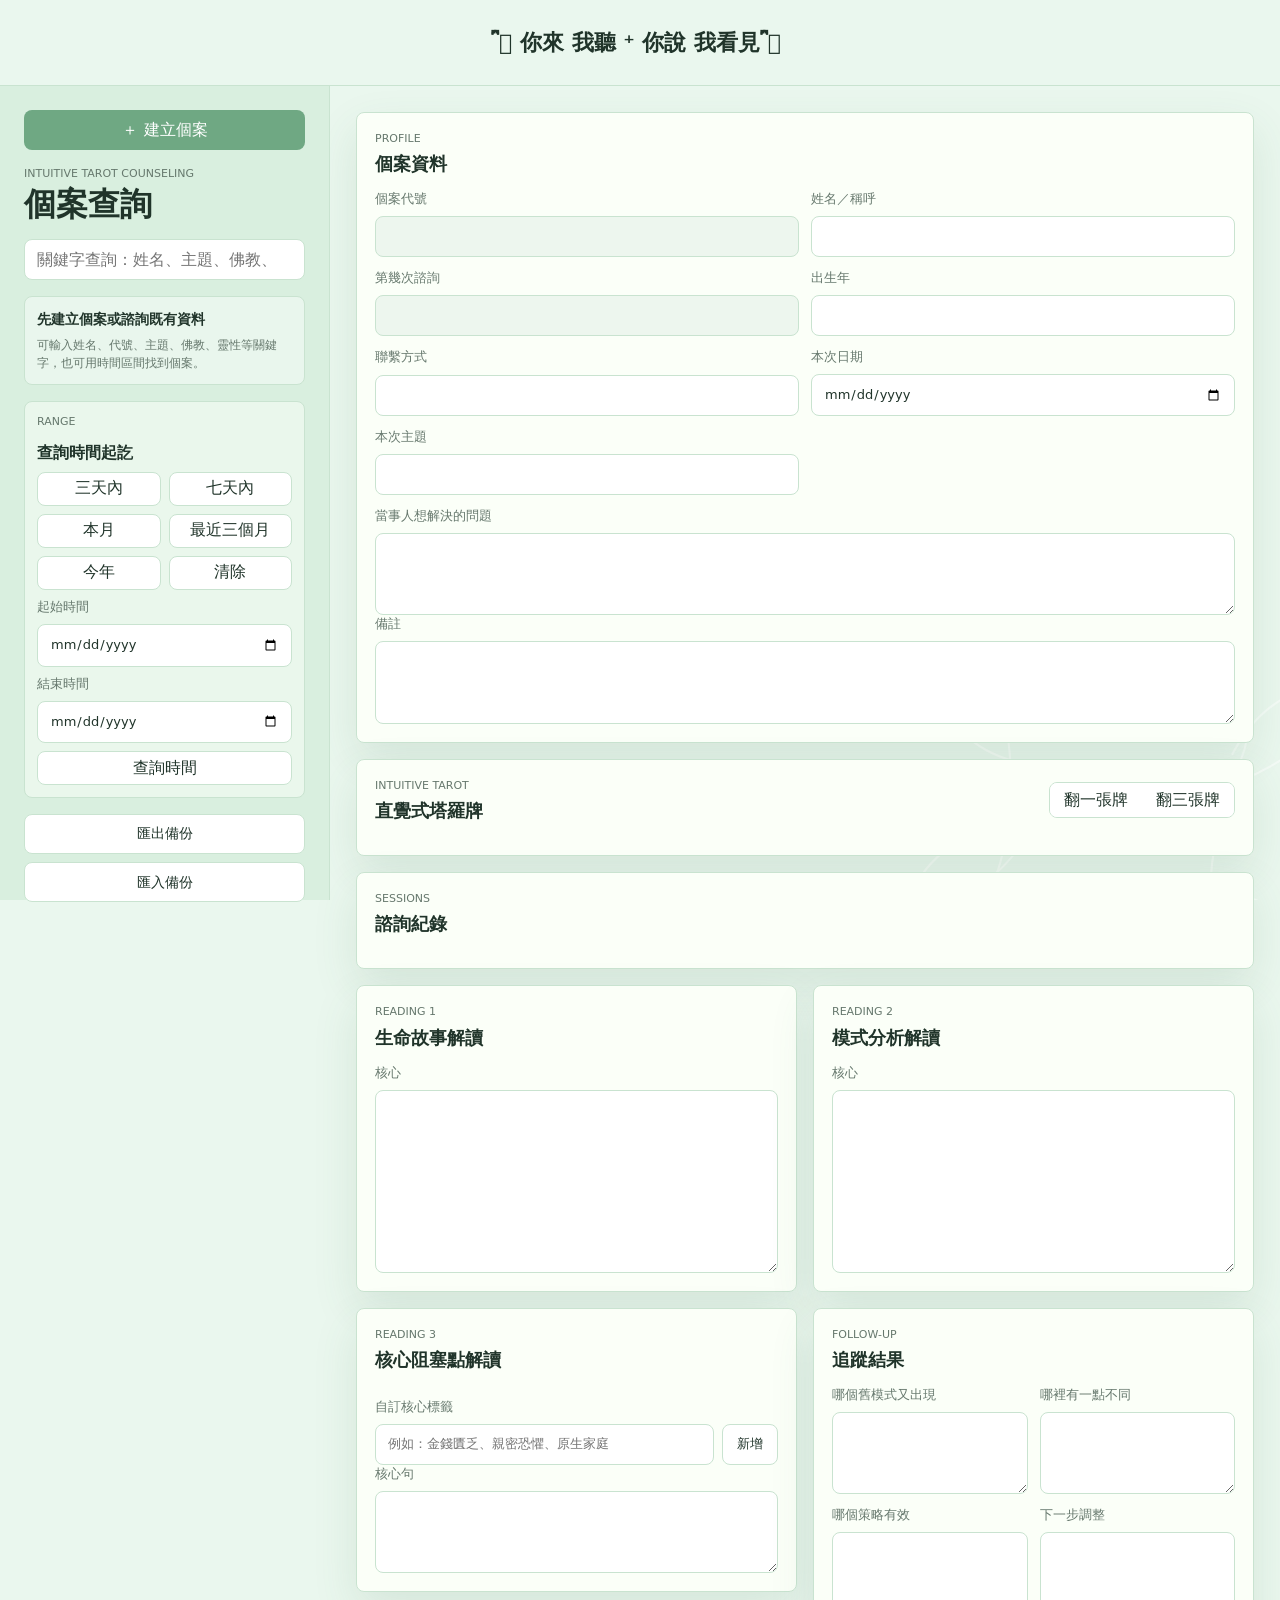
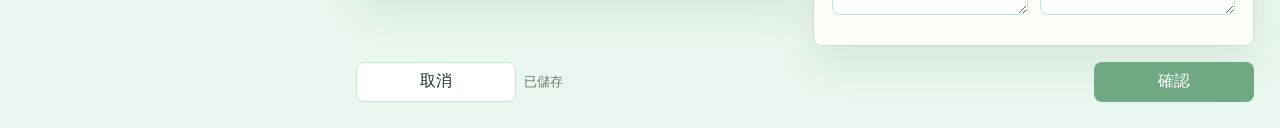
==== index.html @ bf7e7e8d "Publish app at GitHub Pages root" ====
<!doctype html>
<html lang="zh-Hant">
  <head>
    <meta charset="UTF-8" />
    <meta name="viewport" content="width=device-width, initial-scale=1, viewport-fit=cover" />
    <meta name="theme-color" content="#eaf7ee" />
    <title>你來 我聽 你說 我看見</title>
    <link rel="icon" href="./icon.svg" type="image/svg+xml" />
    <link rel="manifest" href="./manifest.webmanifest?v=20260710-14" />
    <link rel="stylesheet" href="./styles.css?v=20260710-14" />
  </head>
  <body>
    <header class="global-header">
      <div class="global-title">𓊆ྀི 你來 我聽 ⁺ 你說 我看見 𓊇ྀི</div>
    </header>

    <div class="app-shell">
      <aside class="sidebar" aria-label="個案查詢">
        <button class="primary-button sidebar-new-client" id="headerNewClientButton" type="button" title="建立個案" aria-label="建立個案">
          <span aria-hidden="true">＋</span>
          建立個案
        </button>

        <div class="brand-block">
          <p class="eyebrow">Intuitive Tarot Counseling</p>
          <h1>個案查詢</h1>
        </div>

        <div class="query-row">
          <input id="keywordInput" type="search" placeholder="關鍵字查詢：姓名、主題、佛教、靈性..." />
        </div>

        <section class="sidebar-guide" id="sidebarGuide">
          <strong>先建立個案或諮詢既有資料</strong>
          <span>可用關鍵字或時間區間找到個案，點進去查看完整資料。</span>
          <button class="ghost-button compact" id="openSearchResultsButton" type="button" hidden>查看結果</button>
        </section>

        <section class="sidebar-range" aria-label="時間區間查詢">
            <p class="eyebrow">Range</p>
            <h2>查詢時間起訖</h2>
            <div class="range-presets" aria-label="快速時間範圍">
              <button class="ghost-button compact" type="button" data-range-preset="3days">三天內</button>
              <button class="ghost-button compact" type="button" data-range-preset="7days">七天內</button>
              <button class="ghost-button compact" type="button" data-range-preset="thisMonth">本月</button>
              <button class="ghost-button compact" type="button" data-range-preset="3months">最近三個月</button>
              <button class="ghost-button compact" type="button" data-range-preset="thisYear">今年</button>
              <button class="ghost-button compact" type="button" data-range-preset="clear">清除</button>
            </div>
            <label>
              起始時間
              <input id="rangeStart" type="date" />
            </label>
            <label>
              結束時間
              <input id="rangeEnd" type="date" />
            </label>
            <button class="ghost-button compact" id="openRangeResultsButton" type="button">查詢時間</button>
        </section>

        <div class="client-list" id="clientList" hidden></div>

        <div class="sidebar-bottom">
          <button class="ghost-button" id="exportButton" type="button">匯出備份</button>
          <label class="ghost-button file-button">
            匯入備份
            <input id="importInput" type="file" accept="application/json" />
          </label>
          <details class="danger-zone" id="clientManagement" hidden>
            <summary>個案管理</summary>
            <button class="danger-button" id="deleteClientButton" type="button">刪除目前個案</button>
          </details>
        </div>
      </aside>

      <main class="workspace">
        <section class="work-grid" id="workGrid" hidden>
          <section class="panel client-panel">
            <div class="panel-head">
              <div>
                <p class="eyebrow">Profile</p>
                <h3>個案資料</h3>
              </div>
            </div>

            <div class="form-grid two">
              <label>
                個案代號
                <input id="clientCode" type="text" readonly />
              </label>
              <label>
                姓名／稱呼
                <input id="clientName" type="text" />
              </label>
              <label>
                第幾次諮詢
                <input id="sessionNumber" type="number" readonly />
              </label>
              <label>
                出生年
                <input id="birthYear" type="text" inputmode="numeric" />
              </label>
              <label>
                聯繫方式
                <input id="contactInfo" type="text" />
              </label>
              <label>
                本次日期
                <input id="sessionDate" type="date" />
              </label>
              <label>
                本次主題
                <input id="sessionTopic" type="text" />
              </label>
            </div>

            <label>
              當事人想解決的問題
              <textarea id="presentingIssue" rows="3"></textarea>
            </label>
            <label>
              備註
              <textarea id="clientNotes" rows="3"></textarea>
            </label>
          </section>

          <section class="panel tarot-panel">
            <div class="panel-head">
              <div>
                <p class="eyebrow">Intuitive Tarot</p>
                <h3>直覺式塔羅牌</h3>
              </div>
              <div class="segmented" role="group" aria-label="直覺式塔羅牌張數">
                <button id="spreadOneButton" type="button">翻一張牌</button>
                <button id="spreadThreeButton" type="button">翻三張牌</button>
              </div>
            </div>
            <div class="spread-grid" id="spreadGrid"></div>
          </section>

          <section class="panel session-panel">
            <div class="panel-head">
              <div>
                <p class="eyebrow">Sessions</p>
                <h3>諮詢紀錄</h3>
              </div>
            </div>
            <div class="session-list" id="sessionList"></div>
          </section>

          <section class="panel">
            <div class="panel-head">
              <div>
                <p class="eyebrow">Reading 1</p>
                <h3>生命故事解讀</h3>
              </div>
            </div>
            <label>
              核心
              <textarea id="lifeCore" rows="8"></textarea>
            </label>
          </section>

          <section class="panel">
            <div class="panel-head">
              <div>
                <p class="eyebrow">Reading 2</p>
                <h3>模式分析解讀</h3>
              </div>
            </div>
            <label>
              核心
              <textarea id="patternCore" rows="8"></textarea>
            </label>
          </section>

          <section class="panel">
            <div class="panel-head">
              <div>
                <p class="eyebrow">Reading 3</p>
                <h3>核心阻塞點解讀</h3>
              </div>
            </div>
            <div class="check-grid" id="blockGrid"></div>
            <label>
              自訂核心標籤
              <div class="inline-input-action">
                <input id="customBlockDraft" type="text" placeholder="例如：金錢匱乏、親密恐懼、原生家庭" />
                <button class="ghost-button" id="addCustomBlockButton" type="button">新增</button>
              </div>
              <input id="customBlocks" type="hidden" />
            </label>
            <label>
              核心句
              <textarea id="coreSentence" rows="3"></textarea>
            </label>
          </section>

          <section class="panel">
            <div class="panel-head">
              <div>
                <p class="eyebrow">Follow-up</p>
                <h3>追蹤結果</h3>
              </div>
            </div>
            <div class="form-grid two">
              <label>
                哪個舊模式又出現
                <textarea id="oldPattern" rows="3"></textarea>
              </label>
              <label>
                哪裡有一點不同
                <textarea id="difference" rows="3"></textarea>
              </label>
              <label>
                哪個策略有效
                <textarea id="worked" rows="3"></textarea>
              </label>
              <label>
                下一步調整
                <textarea id="nextAdjustment" rows="3"></textarea>
              </label>
            </div>
          </section>

          <section class="confirm-strip">
            <button class="ghost-button" id="cancelSessionButton" type="button">取消</button>
            <span class="save-status" id="saveStatus" role="status" aria-live="polite">已儲存</span>
            <button class="primary-button" id="confirmSessionButton" type="button">確認</button>
          </section>

          <section class="panel output-panel" id="summaryPanel" hidden>
            <div class="panel-head">
              <div>
                <p class="eyebrow">Summary</p>
                <h3>本次摘要</h3>
              </div>
            </div>
            <pre id="sessionSummary"></pre>
            <div class="summary-actions">
              <button class="icon-button copy-icon" id="copySummaryButton" type="button" aria-label="複製摘要" title="複製摘要">⧉</button>
            </div>
          </section>
        </section>

        <section class="record-review" id="recordReview" hidden>
          <section class="panel review-panel">
            <div class="panel-head">
              <div>
                <p class="eyebrow">Records</p>
                <h3 id="reviewTitle">諮詢紀錄摘要</h3>
              </div>
              <span class="count-pill" id="reviewCount"></span>
            </div>
            <div class="review-meta" id="reviewMeta"></div>
            <div class="review-profile" id="reviewProfile"></div>
            <div class="review-sections" id="reviewSections"></div>
            <div class="review-session-nav" id="reviewSessionNav"></div>
            <div class="review-actions">
              <button class="ghost-button" id="backToSearchButton" type="button">返回查詢</button>
              <button class="primary-button" id="newSessionFromReviewButton" type="button">新增諮詢</button>
            </div>
          </section>
        </section>
      </main>
    </div>

    <div class="modal-backdrop" id="clientModal" hidden>
      <form class="modal" id="clientForm" aria-label="建立個案">
        <div class="modal-head">
          <div>
            <p class="eyebrow">New Client</p>
            <h2>建立個案</h2>
          </div>
          <button class="icon-button" id="closeClientModalButton" type="button" aria-label="關閉">×</button>
        </div>

        <div class="form-grid two">
          <label>
            姓名／稱呼
            <input id="modalClientName" type="text" autocomplete="off" />
          </label>
          <label>
            聯繫方式
            <input id="modalContactInfo" type="text" autocomplete="off" />
          </label>
          <label>
            出生年
            <input id="modalBirthYear" type="text" inputmode="numeric" autocomplete="off" />
          </label>
        </div>

        <label>
          備註
          <textarea id="modalClientNotes" rows="3"></textarea>
        </label>

        <div class="modal-actions">
          <button class="ghost-button" id="cancelClientModalButton" type="button">取消</button>
          <button class="primary-button" type="submit">確認</button>
        </div>
      </form>
    </div>

    <div class="results-backdrop" id="searchResultsModal" hidden>
      <section class="results-panel" role="dialog" aria-modal="true" aria-labelledby="resultsTitle">
        <div class="results-head">
          <div>
            <p class="eyebrow">Search Results</p>
            <h2 id="resultsTitle">搜尋結果</h2>
          </div>
          <button class="icon-button" id="closeSearchResultsButton" type="button" aria-label="關閉">×</button>
        </div>
        <div class="results-toolbar">
          <span id="resultsCountText"></span>
          <span>排序：最近諮詢在前</span>
        </div>
        <div class="results-list" id="searchResultsList"></div>
      </section>
    </div>

    <div class="toast" id="toast" role="status" aria-live="polite"></div>
    <script src="./app.js?v=20260710-14"></script>
  </body>
</html>
---- styles.css ----
:root {
  color-scheme: light;
  --paper: #eaf7ee;
  --side: #d9efdf;
  --surface: #fbfff8;
  --surface-strong: #ffffff;
  --ink: #20342a;
  --muted: #66786d;
  --line: #c9e3d0;
  --olive: #6fa883;
  --blue: #80aeb6;
  --gold: #d8bf7b;
  --danger: #8f352f;
  --shadow: 0 18px 45px rgba(62, 117, 83, 0.12);
  font-family: "PingFang TC", "Noto Sans TC", "Microsoft JhengHei", system-ui, sans-serif;
}

* {
  box-sizing: border-box;
}

body {
  margin: 0;
  min-height: 100vh;
  background: var(--paper);
  color: var(--ink);
}

body::before {
  content: "";
  position: fixed;
  inset: 0;
  z-index: 0;
  pointer-events: none;
  background-image: url("data:image/svg+xml,%3Csvg width='720' height='720' viewBox='0 0 720 720' xmlns='http://www.w3.org/2000/svg'%3E%3Cg fill='none' stroke='%23ffffff' stroke-width='3' stroke-linecap='round' stroke-linejoin='round' opacity='.46'%3E%3Cpath d='M92 612 C172 522 197 398 172 270 C159 203 183 138 244 92'/%3E%3Cpath d='M186 334 C126 318 90 279 72 221 C134 221 178 250 206 304'/%3E%3Cpath d='M178 430 C111 430 66 464 37 528 C102 532 157 506 195 450'/%3E%3Cpath d='M214 222 C250 158 306 121 382 111 C364 184 319 235 244 264'/%3E%3Cpath d='M486 650 C445 561 448 458 496 342 C524 275 519 201 472 134'/%3E%3Cpath d='M500 360 C565 336 614 291 647 225 C574 225 522 260 488 324'/%3E%3Cpath d='M466 512 C532 519 584 557 623 626 C554 633 501 601 459 539'/%3E%3Cpath d='M455 232 C398 196 360 145 339 78 C410 91 462 130 499 194'/%3E%3C/g%3E%3C/svg%3E");
  background-position: right -120px bottom -140px, left -160px top 180px;
  background-repeat: no-repeat;
  background-size: 520px 520px;
}

.global-header,
.app-shell,
.toast,
.modal-backdrop {
  position: relative;
}

.app-shell,
.toast,
.modal-backdrop {
  z-index: 1;
}

button,
input,
textarea {
  font: inherit;
}

button {
  cursor: pointer;
}

.app-shell {
  display: grid;
  grid-template-columns: 330px minmax(0, 1fr);
  min-height: calc(100vh - 86px);
}

.global-header {
  position: sticky;
  top: 0;
  z-index: 10;
  display: grid;
  justify-items: center;
  align-items: center;
  gap: 10px;
  min-height: 86px;
  padding: 18px 24px;
  border-bottom: 1px solid var(--line);
  background: rgba(234, 247, 238, 0.96);
  backdrop-filter: blur(10px);
}

.global-title {
  max-width: 100%;
  overflow-wrap: anywhere;
  color: var(--ink);
  font-size: 22px;
  font-weight: 700;
  line-height: 1.25;
  text-align: center;
  letter-spacing: 0;
}

.sidebar-new-client {
  display: inline-flex;
  align-items: center;
  justify-content: center;
  gap: 6px;
  width: 100%;
}

.sidebar {
  position: sticky;
  top: 86px;
  height: calc(100vh - 86px);
  display: flex;
  flex-direction: column;
  gap: 16px;
  padding: 24px;
  border-right: 1px solid var(--line);
  background: var(--side);
}

.brand-block h1,
.panel h3,
.sidebar-range h2 {
  margin: 0;
  letter-spacing: 0;
}

.brand-block h1 {
  font-size: 32px;
  line-height: 1.1;
}

.eyebrow {
  margin: 0 0 6px;
  color: var(--muted);
  font-size: 11px;
  line-height: 1.4;
  letter-spacing: 0;
  text-transform: uppercase;
}

.primary-button,
.ghost-button,
.danger-button,
.segmented button {
  min-height: 40px;
  border: 1px solid transparent;
  border-radius: 8px;
  padding: 0 14px;
  background: var(--surface-strong);
  color: var(--ink);
}

.primary-button {
  background: var(--olive);
  color: white;
}

.ghost-button {
  border-color: var(--line);
}

.danger-button {
  border-color: #dfb9b3;
  background: #fff7f4;
  color: var(--danger);
}

.icon-button {
  width: 36px;
  height: 36px;
  border: 1px solid var(--line);
  border-radius: 8px;
  background: var(--surface-strong);
  color: var(--ink);
  font-size: 22px;
  line-height: 1;
}

.compact {
  min-height: 34px;
}

.query-row {
  display: grid;
  gap: 8px;
}

.inline-input-action {
  display: grid;
  grid-template-columns: minmax(0, 1fr) auto;
  gap: 8px;
}

.sidebar-guide {
  display: grid;
  gap: 6px;
  border: 1px solid var(--line);
  border-radius: 8px;
  background: rgba(255, 255, 255, 0.42);
  padding: 12px;
}

.sidebar-guide strong,
.sidebar-guide span {
  display: block;
  line-height: 1.5;
}

.sidebar-guide strong {
  color: var(--ink);
  font-size: 14px;
}

.sidebar-guide span {
  color: var(--muted);
  font-size: 12px;
}

.sidebar-guide .ghost-button {
  justify-self: start;
  margin-top: 4px;
}

.sidebar-guide.is-active {
  border-color: var(--olive);
  background: rgba(251, 255, 248, 0.78);
}

.sidebar-guide.is-empty {
  border-color: #dfb9b3;
  background: #fff7f4;
}

input,
textarea {
  width: 100%;
  border: 1px solid var(--line);
  border-radius: 8px;
  background: var(--surface-strong);
  color: var(--ink);
  padding: 10px 12px;
  outline: none;
}

textarea {
  resize: vertical;
  line-height: 1.55;
}

input:focus,
textarea:focus {
  border-color: var(--blue);
  box-shadow: 0 0 0 3px rgba(66, 95, 115, 0.14);
}

input[readonly] {
  background: #edf6ee;
  color: var(--muted);
}

label {
  display: grid;
  gap: 7px;
  color: var(--muted);
  font-size: 13px;
  line-height: 1.45;
}

.client-list,
.range-results,
.session-list {
  display: grid;
  gap: 8px;
  overflow: auto;
}

.client-list {
  max-height: 220px;
}

.client-list[hidden] {
  display: none;
}

.client-item,
.range-item,
.session-item {
  width: 100%;
  text-align: left;
  border: 1px solid var(--line);
  border-radius: 8px;
  background: rgba(251, 255, 248, 0.82);
  padding: 12px;
}

.client-item {
  display: grid;
  gap: 10px;
}

.client-item-actions {
  display: flex;
  gap: 8px;
  flex-wrap: wrap;
}

.client-item.active,
.session-item.active {
  border-color: var(--olive);
  background: var(--surface-strong);
  box-shadow: 0 0 0 3px rgba(63, 73, 53, 0.12);
}

.client-item strong,
.range-item strong,
.session-item strong,
.client-item span,
.range-item span,
.session-item span {
  display: block;
  line-height: 1.45;
}

.client-item span,
.range-item span,
.session-item span {
  margin-top: 3px;
  color: var(--muted);
  font-size: 12px;
}

.sidebar-bottom {
  margin-top: auto;
  display: grid;
  gap: 8px;
}

.sidebar-bottom .ghost-button,
.sidebar-bottom .file-button {
  font-size: 14px;
}

.danger-zone {
  border-top: 1px solid var(--line);
  padding-top: 10px;
}

.danger-zone summary {
  cursor: pointer;
  color: var(--muted);
  font-size: 13px;
  line-height: 1.45;
}

.danger-zone .danger-button {
  width: 100%;
  margin-top: 8px;
}

.sidebar-range {
  display: grid;
  gap: 8px;
  border: 1px solid var(--line);
  border-radius: 8px;
  background: rgba(251, 255, 248, 0.48);
  padding: 12px;
}

.sidebar-range h2 {
  font-size: 16px;
}

.range-presets {
  display: grid;
  grid-template-columns: repeat(2, minmax(0, 1fr));
  gap: 8px;
}

.range-presets .ghost-button {
  padding: 0 8px;
}

.range-results {
  max-height: 260px;
}

.range-item {
  display: grid;
  gap: 4px;
}

.range-item em {
  display: block;
  color: var(--ink);
  font-style: normal;
  font-size: 13px;
  line-height: 1.45;
}

.file-button {
  display: inline-flex;
  align-items: center;
  justify-content: center;
}

.file-button input {
  display: none;
}

.workspace {
  min-width: 0;
  padding: 26px;
}

.work-grid {
  display: grid;
  grid-template-columns: repeat(2, minmax(0, 1fr));
  gap: 16px;
  align-items: start;
}

.panel {
  border: 1px solid var(--line);
  border-radius: 8px;
  background: var(--surface);
  box-shadow: var(--shadow);
  padding: 18px;
}

.client-panel,
.session-panel,
.tarot-panel,
.confirm-strip,
.output-panel,
.review-panel {
  grid-column: 1 / -1;
}

.confirm-strip {
  display: flex;
  justify-content: flex-end;
  align-items: center;
  gap: 8px;
}

.save-status {
  margin-right: auto;
  color: var(--muted);
  font-size: 13px;
}

.confirm-strip .primary-button,
.confirm-strip .ghost-button {
  min-width: 160px;
}

.panel-head {
  display: flex;
  justify-content: space-between;
  align-items: center;
  gap: 12px;
  margin-bottom: 14px;
}

.panel h3 {
  font-size: 18px;
}

.count-pill {
  display: inline-flex;
  align-items: center;
  min-height: 28px;
  border-radius: 999px;
  padding: 0 10px;
  background: rgba(128, 174, 182, 0.15);
  color: var(--blue);
  font-size: 12px;
}

.record-review {
  display: grid;
  gap: 16px;
}

.record-review[hidden] {
  display: none;
}

.review-meta {
  display: flex;
  gap: 8px;
  flex-wrap: wrap;
  margin-bottom: 14px;
}

.review-meta span {
  min-height: 30px;
  border: 1px solid var(--line);
  border-radius: 999px;
  background: var(--surface-strong);
  padding: 5px 10px;
  color: var(--muted);
  font-size: 12px;
}

.review-sections {
  display: grid;
  gap: 10px;
}

.review-section {
  border: 1px solid var(--line);
  border-radius: 8px;
  background: var(--surface-strong);
  padding: 12px;
}

.review-section h4 {
  margin: 0 0 8px;
  color: var(--ink);
  font-size: 14px;
}

.review-section p {
  margin: 0;
  color: var(--muted);
  line-height: 1.65;
}

.review-session-nav {
  display: flex;
  gap: 8px;
  flex-wrap: wrap;
  justify-content: flex-end;
  margin-top: 14px;
}

.review-session-nav button.active {
  border-color: var(--olive);
  background: var(--olive);
  color: white;
}

.review-actions {
  position: sticky;
  bottom: 0;
  display: flex;
  justify-content: flex-end;
  gap: 8px;
  margin-top: 16px;
  border-top: 1px solid var(--line);
  background: linear-gradient(rgba(251, 255, 248, 0.88), var(--surface));
  padding-top: 14px;
}

.review-actions .ghost-button,
.review-actions .primary-button {
  min-width: 150px;
}

.review-profile {
  display: grid;
  grid-template-columns: repeat(2, minmax(0, 1fr));
  gap: 10px;
  margin-bottom: 14px;
}

.review-profile div {
  border: 1px solid var(--line);
  border-radius: 8px;
  background: var(--surface-strong);
  padding: 10px 12px;
}

.review-profile strong,
.review-profile span {
  display: block;
}

.review-profile strong {
  color: var(--muted);
  font-size: 12px;
  font-weight: 500;
  line-height: 1.4;
}

.review-profile span {
  margin-top: 4px;
  color: var(--ink);
  line-height: 1.55;
  word-break: break-word;
}

.form-grid {
  display: grid;
  gap: 12px;
  margin-bottom: 12px;
}

.form-grid.two {
  grid-template-columns: repeat(2, minmax(0, 1fr));
}

.session-list {
  grid-template-columns: repeat(auto-fit, minmax(150px, 1fr));
  max-height: 180px;
}

.segmented {
  display: inline-flex;
  border: 1px solid var(--line);
  border-radius: 8px;
  overflow: hidden;
  background: var(--surface-strong);
}

.segmented button {
  border: 0;
  border-radius: 0;
  min-height: 34px;
}

.segmented button.active {
  background: var(--blue);
  color: white;
}

.work-grid.is-readonly input,
.work-grid.is-readonly textarea {
  background: #f5f8f1;
  color: var(--muted);
  cursor: default;
}

.work-grid.is-readonly .check-tile {
  opacity: 0.62;
  cursor: not-allowed;
}

.work-grid.is-readonly button:disabled {
  opacity: 0.55;
  cursor: not-allowed;
}

.spread-grid {
  display: grid;
  grid-template-columns: 1fr;
  gap: 10px;
}

.card-slot {
  display: grid;
  grid-template-columns: 96px minmax(180px, 0.7fr) minmax(260px, 1.3fr);
  align-items: end;
  gap: 12px;
  border: 1px solid var(--line);
  border-radius: 8px;
  background: var(--surface-strong);
  padding: 12px;
}

.card-slot h4 {
  margin: 0 0 11px;
  font-size: 14px;
}

.card-name-action {
  display: grid;
  grid-template-columns: minmax(0, 1fr) auto auto;
  gap: 8px;
}

.mini-grid,
.check-grid {
  display: grid;
  gap: 8px;
}

.check-grid {
  grid-template-columns: repeat(2, minmax(0, 1fr));
  margin-bottom: 12px;
}

.check-tile {
  display: flex;
  align-items: center;
  gap: 8px;
  min-height: 40px;
  border: 1px solid var(--line);
  border-radius: 8px;
  background: var(--surface-strong);
  padding: 8px 10px;
  color: var(--ink);
}

.check-tile input {
  width: 16px;
  height: 16px;
  accent-color: var(--olive);
}

.output-panel pre {
  min-height: 180px;
  margin: 0;
  border: 1px solid var(--line);
  border-radius: 8px;
  background: #f4fbf2;
  padding: 14px;
  color: #27382e;
  line-height: 1.65;
  white-space: pre-wrap;
  word-break: break-word;
}

.summary-actions {
  display: flex;
  justify-content: flex-end;
  margin-top: 12px;
}

.copy-icon {
  font-size: 20px;
}

.toast {
  position: fixed;
  left: 50%;
  bottom: 20px;
  transform: translateX(-50%) translateY(20px);
  opacity: 0;
  pointer-events: none;
  border-radius: 8px;
  background: #25211d;
  color: white;
  padding: 10px 14px;
  box-shadow: var(--shadow);
  transition: opacity 0.2s ease, transform 0.2s ease;
}

.toast.show {
  opacity: 1;
  transform: translateX(-50%) translateY(0);
}

.modal-backdrop {
  position: fixed;
  inset: 0;
  z-index: 20;
  display: grid;
  place-items: center;
  background: rgba(38, 35, 32, 0.42);
  padding: 20px;
}

.modal-backdrop[hidden] {
  display: none;
}

.results-backdrop {
  position: fixed;
  inset: 0;
  z-index: 25;
  display: grid;
  place-items: center;
  background: rgba(32, 52, 42, 0.28);
  padding: 24px;
}

.results-backdrop[hidden] {
  display: none;
}

.results-panel {
  width: min(980px, 100%);
  max-height: min(820px, calc(100vh - 48px));
  display: grid;
  grid-template-rows: auto auto minmax(0, 1fr);
  border: 1px solid var(--line);
  border-radius: 8px;
  background: var(--surface);
  box-shadow: 0 28px 80px rgba(38, 35, 32, 0.24);
  padding: 20px;
}

.results-head,
.results-toolbar {
  display: flex;
  justify-content: space-between;
  align-items: flex-start;
  gap: 12px;
}

.results-head {
  margin-bottom: 14px;
}

.results-head h2 {
  margin: 0;
  font-size: 22px;
}

.results-toolbar {
  align-items: center;
  border-top: 1px solid var(--line);
  border-bottom: 1px solid var(--line);
  padding: 10px 0;
  color: var(--muted);
  font-size: 13px;
}

.results-toolbar label {
  display: flex;
  align-items: center;
  gap: 8px;
}

select {
  border: 1px solid var(--line);
  border-radius: 8px;
  background: var(--surface-strong);
  color: var(--ink);
  padding: 8px 10px;
}

.results-list {
  display: grid;
  gap: 10px;
  overflow: auto;
  padding-top: 14px;
}

.result-card {
  display: grid;
  grid-template-columns: minmax(0, 1fr) auto;
  gap: 12px;
  border: 1px solid var(--line);
  border-radius: 8px;
  background: rgba(251, 255, 248, 0.88);
  padding: 14px;
  text-align: left;
}

.result-card.has-hit {
  border-color: var(--gold);
  background: #fff9e8;
  box-shadow: 0 0 0 3px rgba(216, 191, 123, 0.18);
}

.result-main,
.result-meta {
  display: grid;
  gap: 5px;
}

.result-title {
  color: var(--ink);
  font-size: 17px;
  font-weight: 700;
}

.result-meta {
  color: var(--muted);
  font-size: 12px;
  line-height: 1.45;
}

.result-hit {
  margin-top: 6px;
  border-left: 3px solid var(--gold);
  background: rgba(216, 191, 123, 0.14);
  padding: 8px 10px;
  color: var(--ink);
  font-size: 13px;
  line-height: 1.55;
}

.result-hit mark {
  border-radius: 4px;
  background: #f3dc88;
  color: var(--ink);
  padding: 0 2px;
}

.result-actions {
  display: flex;
  align-items: start;
  gap: 8px;
}

.modal {
  width: min(720px, 100%);
  max-height: min(760px, calc(100vh - 40px));
  overflow: auto;
  border: 1px solid var(--line);
  border-radius: 8px;
  background: var(--surface);
  box-shadow: 0 28px 80px rgba(38, 35, 32, 0.24);
  padding: 20px;
}

.modal-head {
  display: flex;
  justify-content: space-between;
  align-items: flex-start;
  gap: 12px;
  margin-bottom: 16px;
}

.modal-head h2 {
  margin: 0;
  font-size: 22px;
  letter-spacing: 0;
}

.modal-actions {
  display: flex;
  justify-content: flex-end;
  gap: 8px;
  margin-top: 16px;
}

@media (max-width: 980px) {
  .app-shell {
    grid-template-columns: 1fr;
  }

  .sidebar {
    position: relative;
    height: auto;
    border-right: 0;
    border-bottom: 1px solid var(--line);
  }

  .work-grid {
    grid-template-columns: 1fr;
  }
}

@media (max-width: 640px) {
  .global-header {
    justify-items: stretch;
    padding: 12px 18px;
  }

  .global-title {
    font-size: 17px;
    white-space: nowrap;
  }

  .workspace,
  .sidebar {
    padding: 18px;
  }

  .panel-head {
    align-items: stretch;
    flex-direction: column;
  }

  .query-row,
  .inline-input-action,
  .form-grid.two,
  .spread-grid,
  .card-slot,
  .check-grid,
  .modal-actions,
  .review-actions {
    grid-template-columns: 1fr;
  }

  .modal-actions,
  .review-actions {
    display: grid;
  }

  .results-backdrop {
    align-items: stretch;
    padding: 12px;
  }

  .results-panel {
    max-height: calc(100vh - 24px);
  }

  .results-head,
  .results-toolbar,
  .result-card,
  .result-actions {
    display: grid;
  }

  .brand-block h1 {
    font-size: 28px;
  }
}
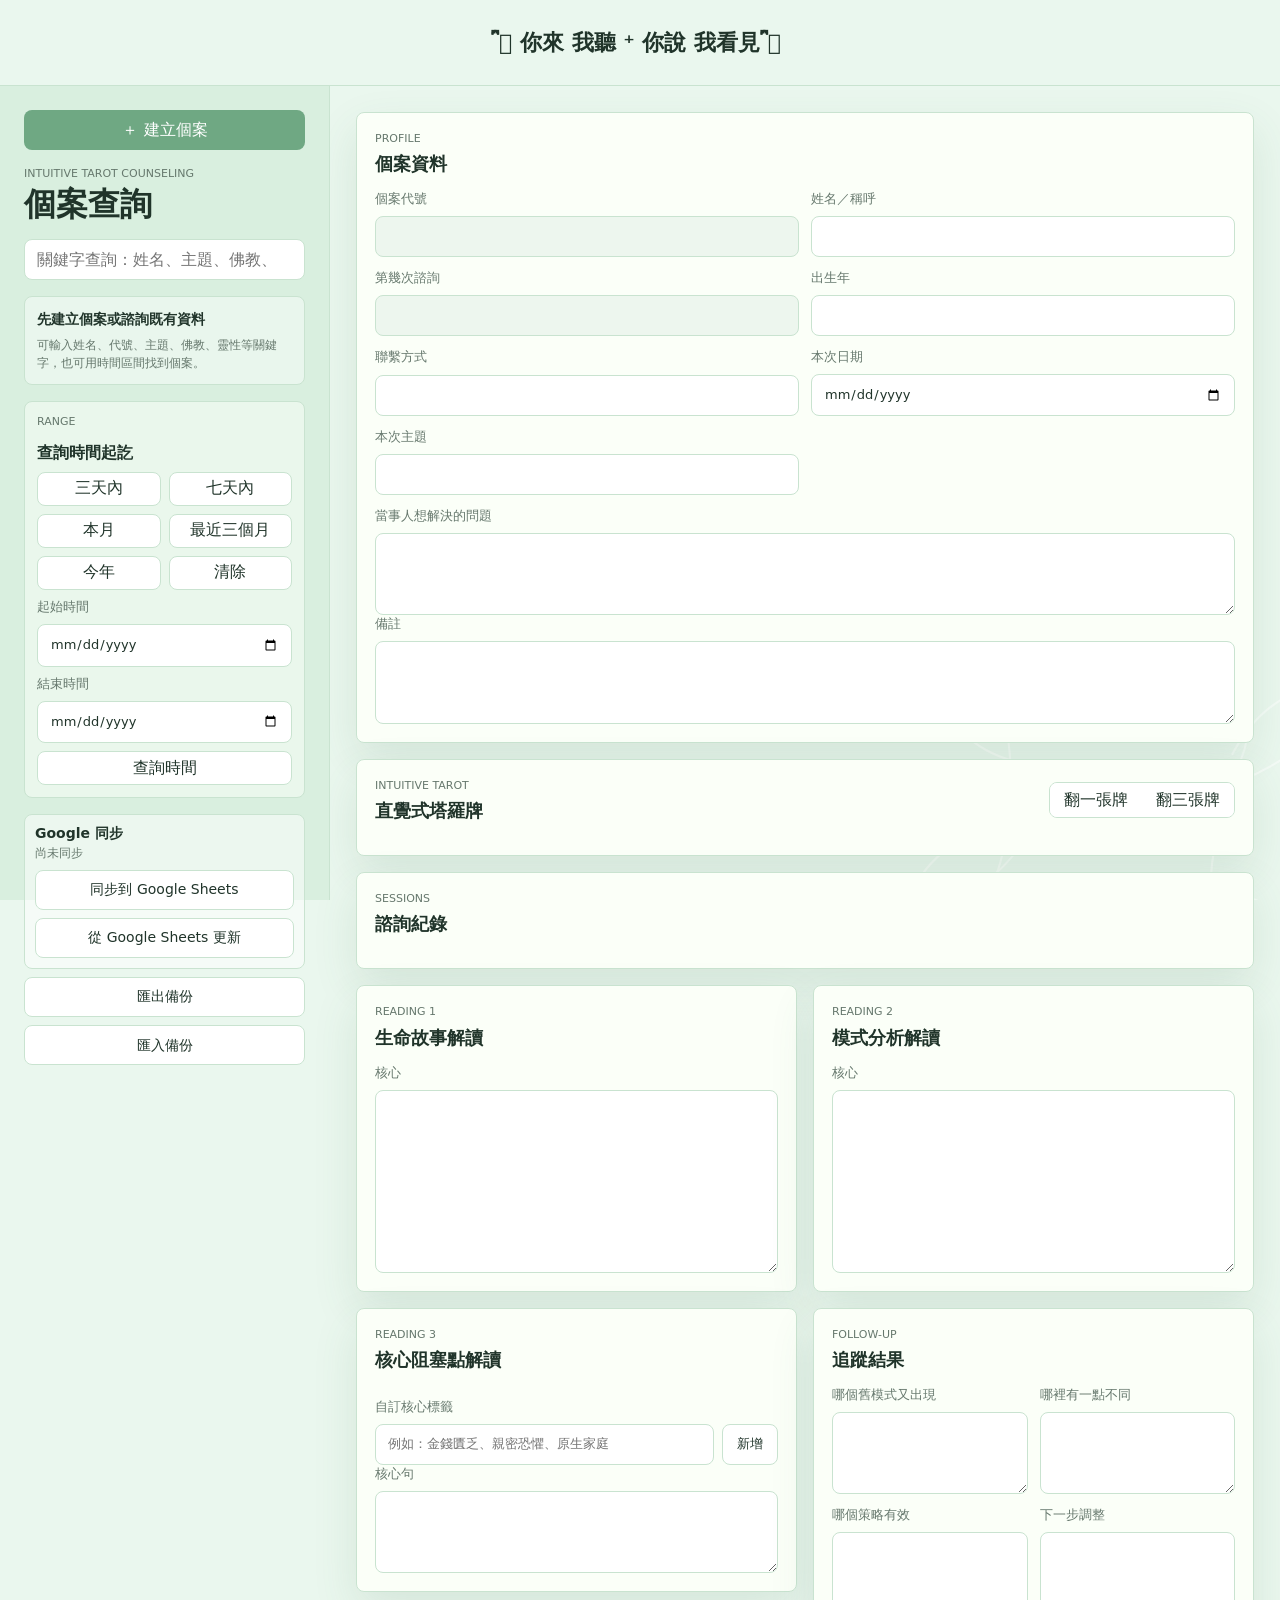
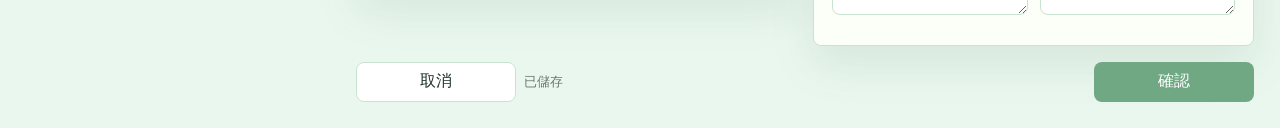
==== commit a3e6c4d3: "Add Google Sheets manual sync" ====
--- a/index.html
+++ b/index.html
@@ -6,8 +6,8 @@
     <meta name="theme-color" content="#eaf7ee" />
     <title>你來 我聽 你說 我看見</title>
     <link rel="icon" href="./icon.svg" type="image/svg+xml" />
-    <link rel="manifest" href="./manifest.webmanifest?v=20260710-14" />
-    <link rel="stylesheet" href="./styles.css?v=20260710-14" />
+    <link rel="manifest" href="./manifest.webmanifest?v=20260710-15" />
+    <link rel="stylesheet" href="./styles.css?v=20260710-15" />
   </head>
   <body>
     <header class="global-header">
@@ -61,6 +61,14 @@
         <div class="client-list" id="clientList" hidden></div>
 
         <div class="sidebar-bottom">
+          <section class="sync-box" aria-label="Google Sheets 同步">
+            <div>
+              <strong>Google 同步</strong>
+              <span id="syncStatus">尚未同步</span>
+            </div>
+            <button class="ghost-button" id="pushSyncButton" type="button">同步到 Google Sheets</button>
+            <button class="ghost-button" id="pullSyncButton" type="button">從 Google Sheets 更新</button>
+          </section>
           <button class="ghost-button" id="exportButton" type="button">匯出備份</button>
           <label class="ghost-button file-button">
             匯入備份
@@ -320,6 +328,6 @@
     </div>
 
     <div class="toast" id="toast" role="status" aria-live="polite"></div>
-    <script src="./app.js?v=20260710-14"></script>
+    <script src="./app.js?v=20260710-15"></script>
   </body>
 </html>
--- a/styles.css
+++ b/styles.css
@@ -336,6 +336,30 @@
   font-size: 14px;
 }
 
+.sync-box {
+  display: grid;
+  gap: 8px;
+  border: 1px solid var(--line);
+  border-radius: 8px;
+  background: rgba(255, 255, 255, 0.5);
+  padding: 10px;
+}
+
+.sync-box div {
+  display: grid;
+  gap: 2px;
+}
+
+.sync-box strong {
+  font-size: 14px;
+}
+
+.sync-box span {
+  color: var(--muted);
+  font-size: 12px;
+  line-height: 1.4;
+}
+
 .danger-zone {
   border-top: 1px solid var(--line);
   padding-top: 10px;
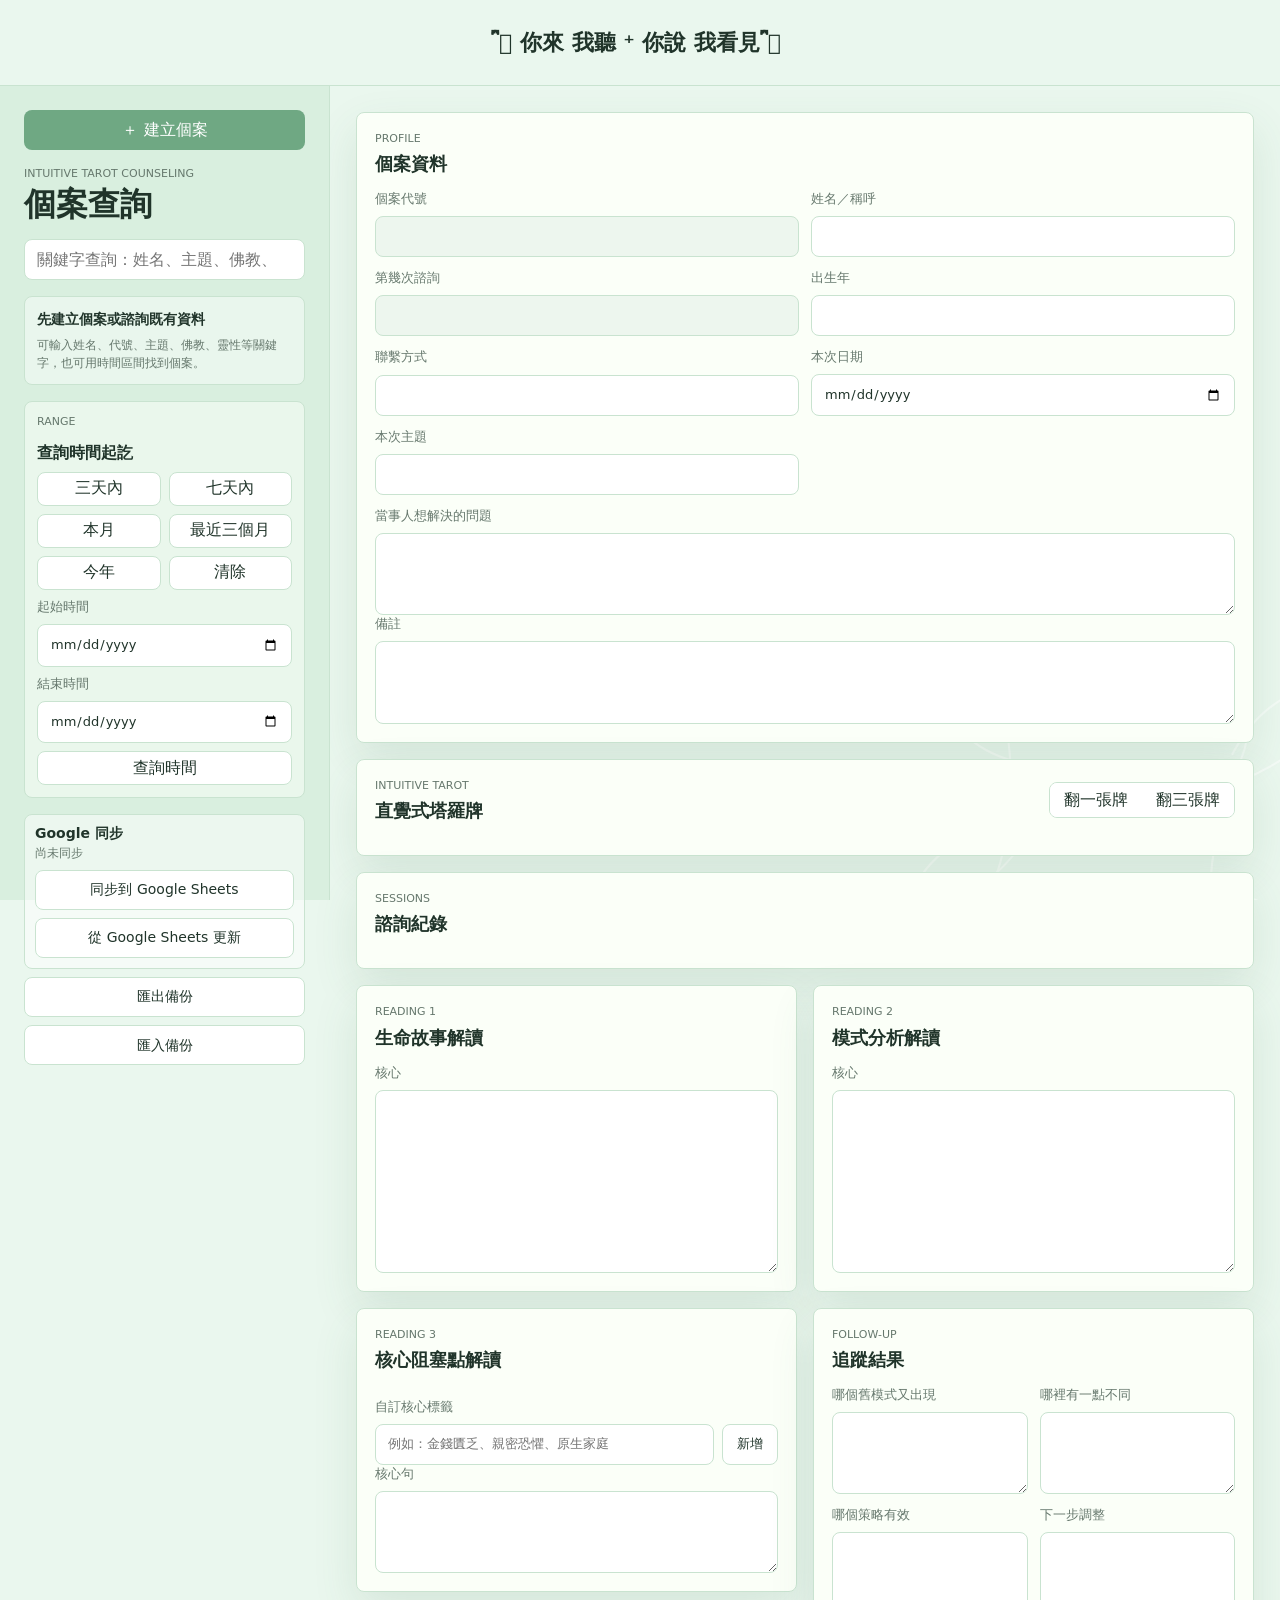
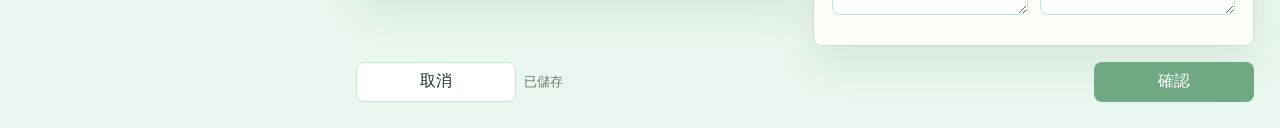
==== commit 4886c30f: "Allow deleting reviewed clients" ====
--- a/index.html
+++ b/index.html
@@ -6,8 +6,8 @@
     <meta name="theme-color" content="#eaf7ee" />
     <title>你來 我聽 你說 我看見</title>
     <link rel="icon" href="./icon.svg" type="image/svg+xml" />
-    <link rel="manifest" href="./manifest.webmanifest?v=20260710-15" />
-    <link rel="stylesheet" href="./styles.css?v=20260710-15" />
+    <link rel="manifest" href="./manifest.webmanifest?v=20260710-16" />
+    <link rel="stylesheet" href="./styles.css?v=20260710-16" />
   </head>
   <body>
     <header class="global-header">
@@ -265,6 +265,7 @@
             <div class="review-sections" id="reviewSections"></div>
             <div class="review-session-nav" id="reviewSessionNav"></div>
             <div class="review-actions">
+              <button class="danger-button" id="deleteReviewClientButton" type="button">刪除個案</button>
               <button class="ghost-button" id="backToSearchButton" type="button">返回查詢</button>
               <button class="primary-button" id="newSessionFromReviewButton" type="button">新增諮詢</button>
             </div>
@@ -328,6 +329,6 @@
     </div>
 
     <div class="toast" id="toast" role="status" aria-live="polite"></div>
-    <script src="./app.js?v=20260710-15"></script>
+    <script src="./app.js?v=20260710-16"></script>
   </body>
 </html>
--- a/styles.css
+++ b/styles.css
@@ -574,7 +574,8 @@
 }
 
 .review-actions .ghost-button,
-.review-actions .primary-button {
+.review-actions .primary-button,
+.review-actions .danger-button {
   min-width: 150px;
 }
 
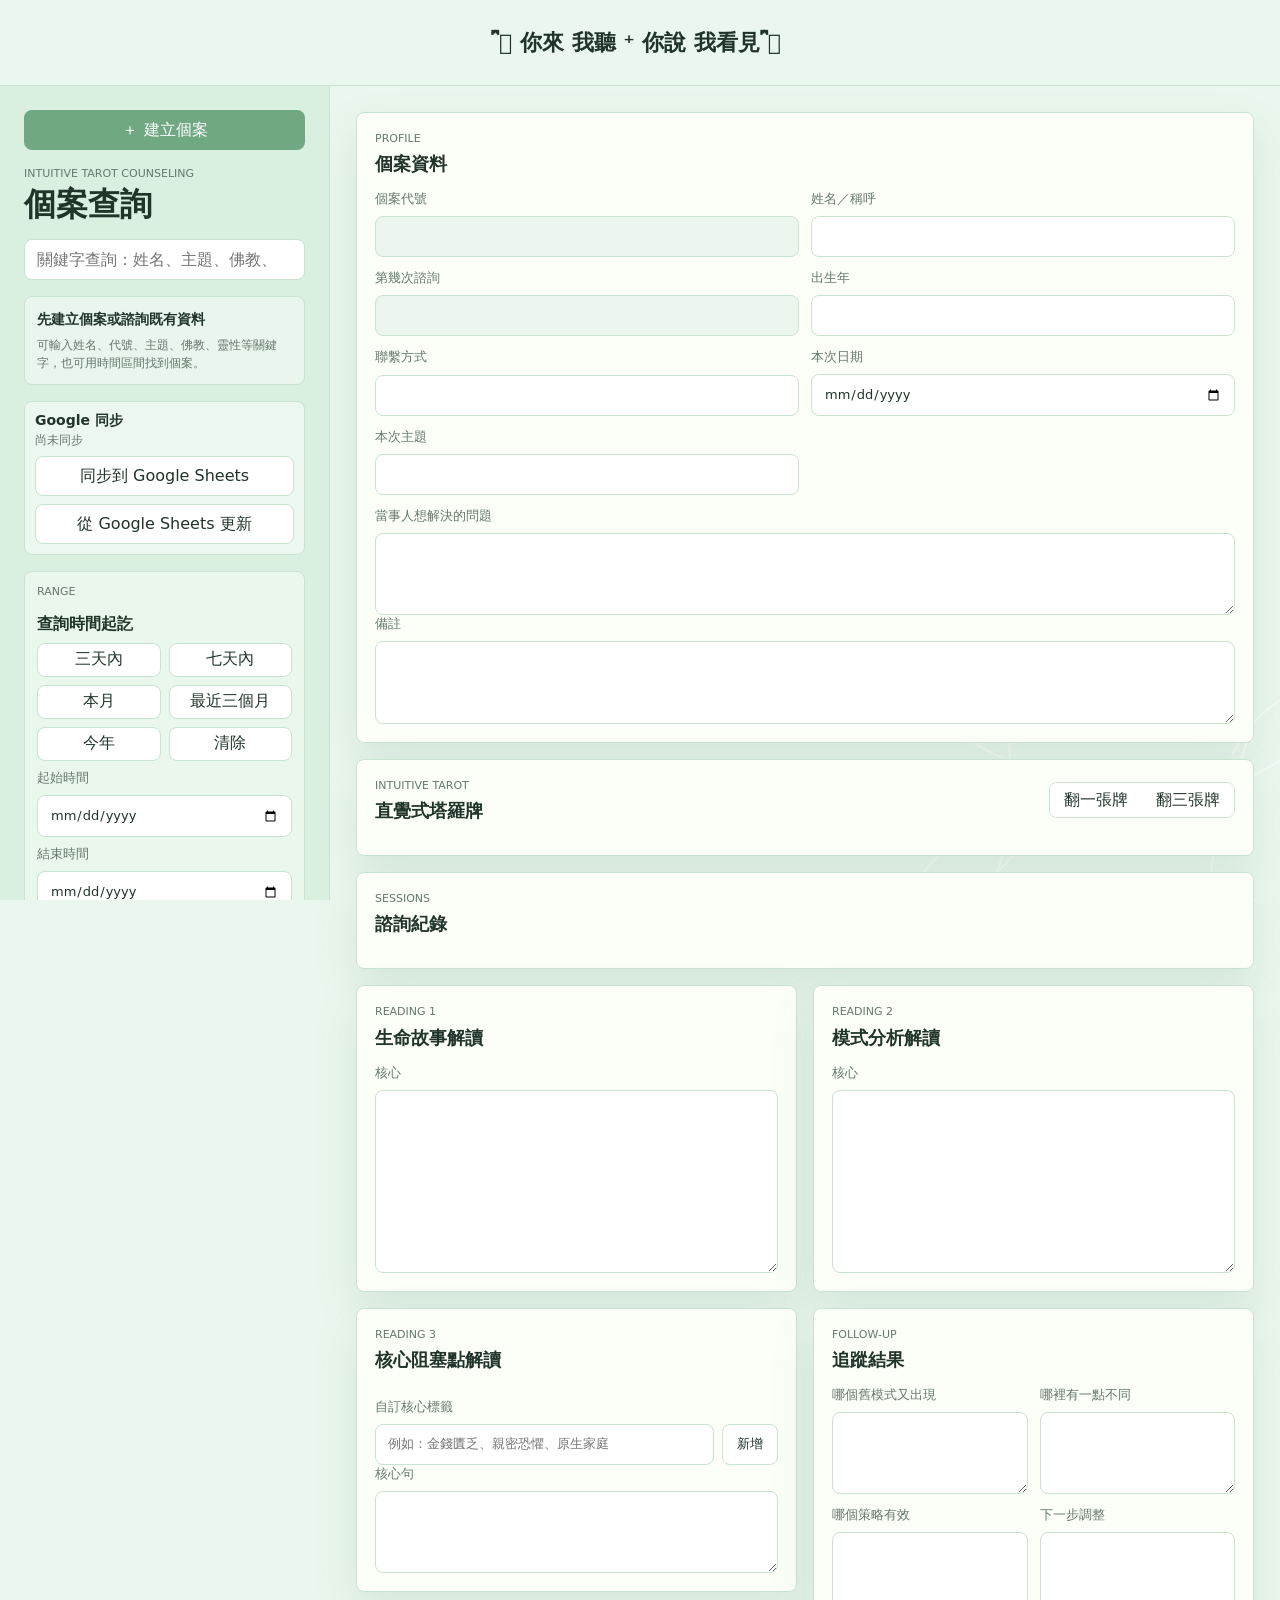
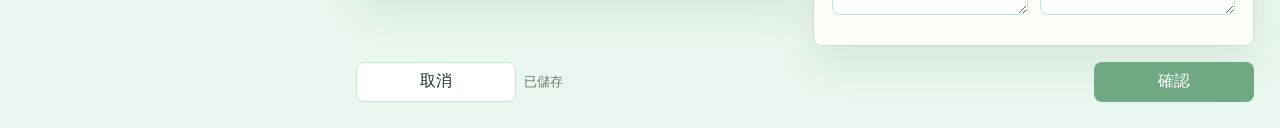
==== commit 1b3bd96d: "Keep sync controls visible" ====
--- a/index.html
+++ b/index.html
@@ -6,8 +6,8 @@
     <meta name="theme-color" content="#eaf7ee" />
     <title>你來 我聽 你說 我看見</title>
     <link rel="icon" href="./icon.svg" type="image/svg+xml" />
-    <link rel="manifest" href="./manifest.webmanifest?v=20260710-16" />
-    <link rel="stylesheet" href="./styles.css?v=20260710-16" />
+    <link rel="manifest" href="./manifest.webmanifest?v=20260710-17" />
+    <link rel="stylesheet" href="./styles.css?v=20260710-17" />
   </head>
   <body>
     <header class="global-header">
@@ -34,6 +34,15 @@
           <strong>先建立個案或諮詢既有資料</strong>
           <span>可用關鍵字或時間區間找到個案，點進去查看完整資料。</span>
           <button class="ghost-button compact" id="openSearchResultsButton" type="button" hidden>查看結果</button>
+        </section>
+
+        <section class="sync-box" aria-label="Google Sheets 同步">
+          <div>
+            <strong>Google 同步</strong>
+            <span id="syncStatus">尚未同步</span>
+          </div>
+          <button class="ghost-button" id="pushSyncButton" type="button">同步到 Google Sheets</button>
+          <button class="ghost-button" id="pullSyncButton" type="button">從 Google Sheets 更新</button>
         </section>
 
         <section class="sidebar-range" aria-label="時間區間查詢">
@@ -61,14 +70,6 @@
         <div class="client-list" id="clientList" hidden></div>
 
         <div class="sidebar-bottom">
-          <section class="sync-box" aria-label="Google Sheets 同步">
-            <div>
-              <strong>Google 同步</strong>
-              <span id="syncStatus">尚未同步</span>
-            </div>
-            <button class="ghost-button" id="pushSyncButton" type="button">同步到 Google Sheets</button>
-            <button class="ghost-button" id="pullSyncButton" type="button">從 Google Sheets 更新</button>
-          </section>
           <button class="ghost-button" id="exportButton" type="button">匯出備份</button>
           <label class="ghost-button file-button">
             匯入備份
@@ -329,6 +330,6 @@
     </div>
 
     <div class="toast" id="toast" role="status" aria-live="polite"></div>
-    <script src="./app.js?v=20260710-16"></script>
+    <script src="./app.js?v=20260710-17"></script>
   </body>
 </html>
--- a/styles.css
+++ b/styles.css
@@ -108,6 +108,7 @@
   display: flex;
   flex-direction: column;
   gap: 16px;
+  overflow-y: auto;
   padding: 24px;
   border-right: 1px solid var(--line);
   background: var(--side);
